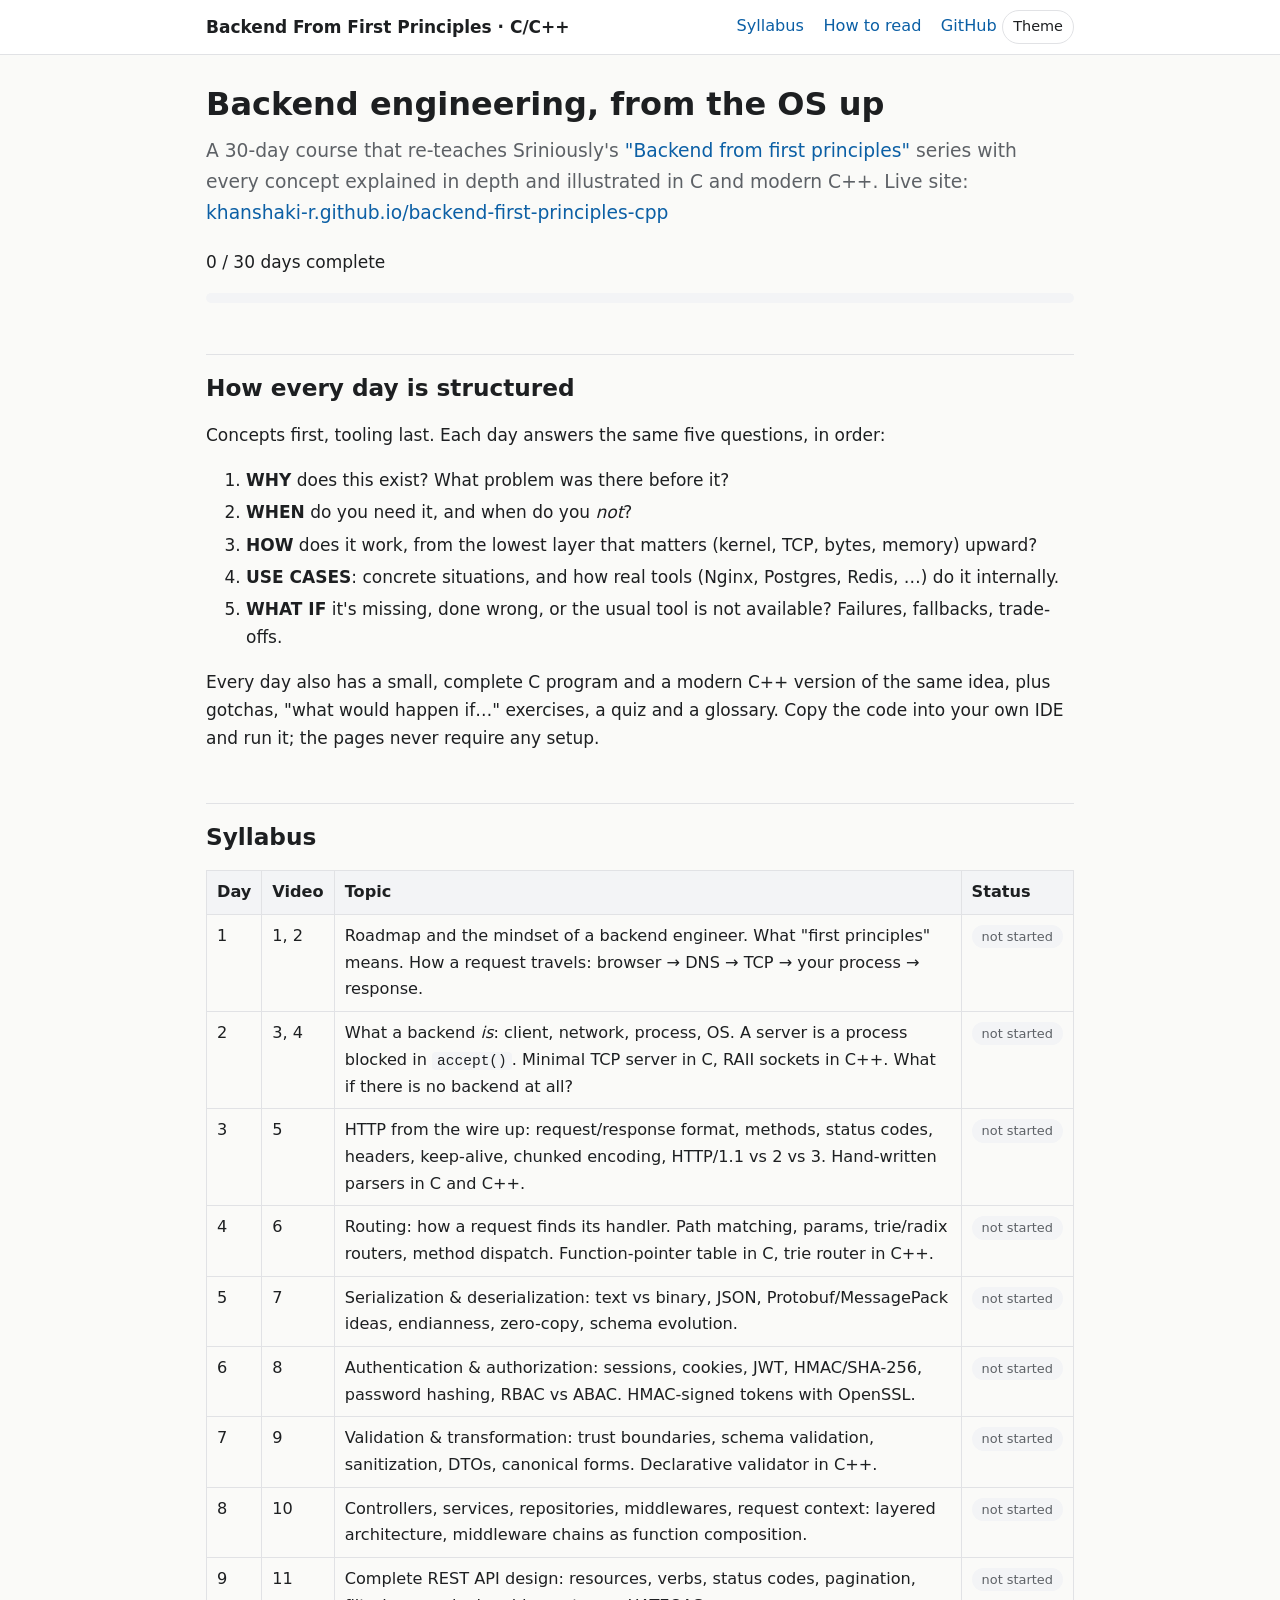
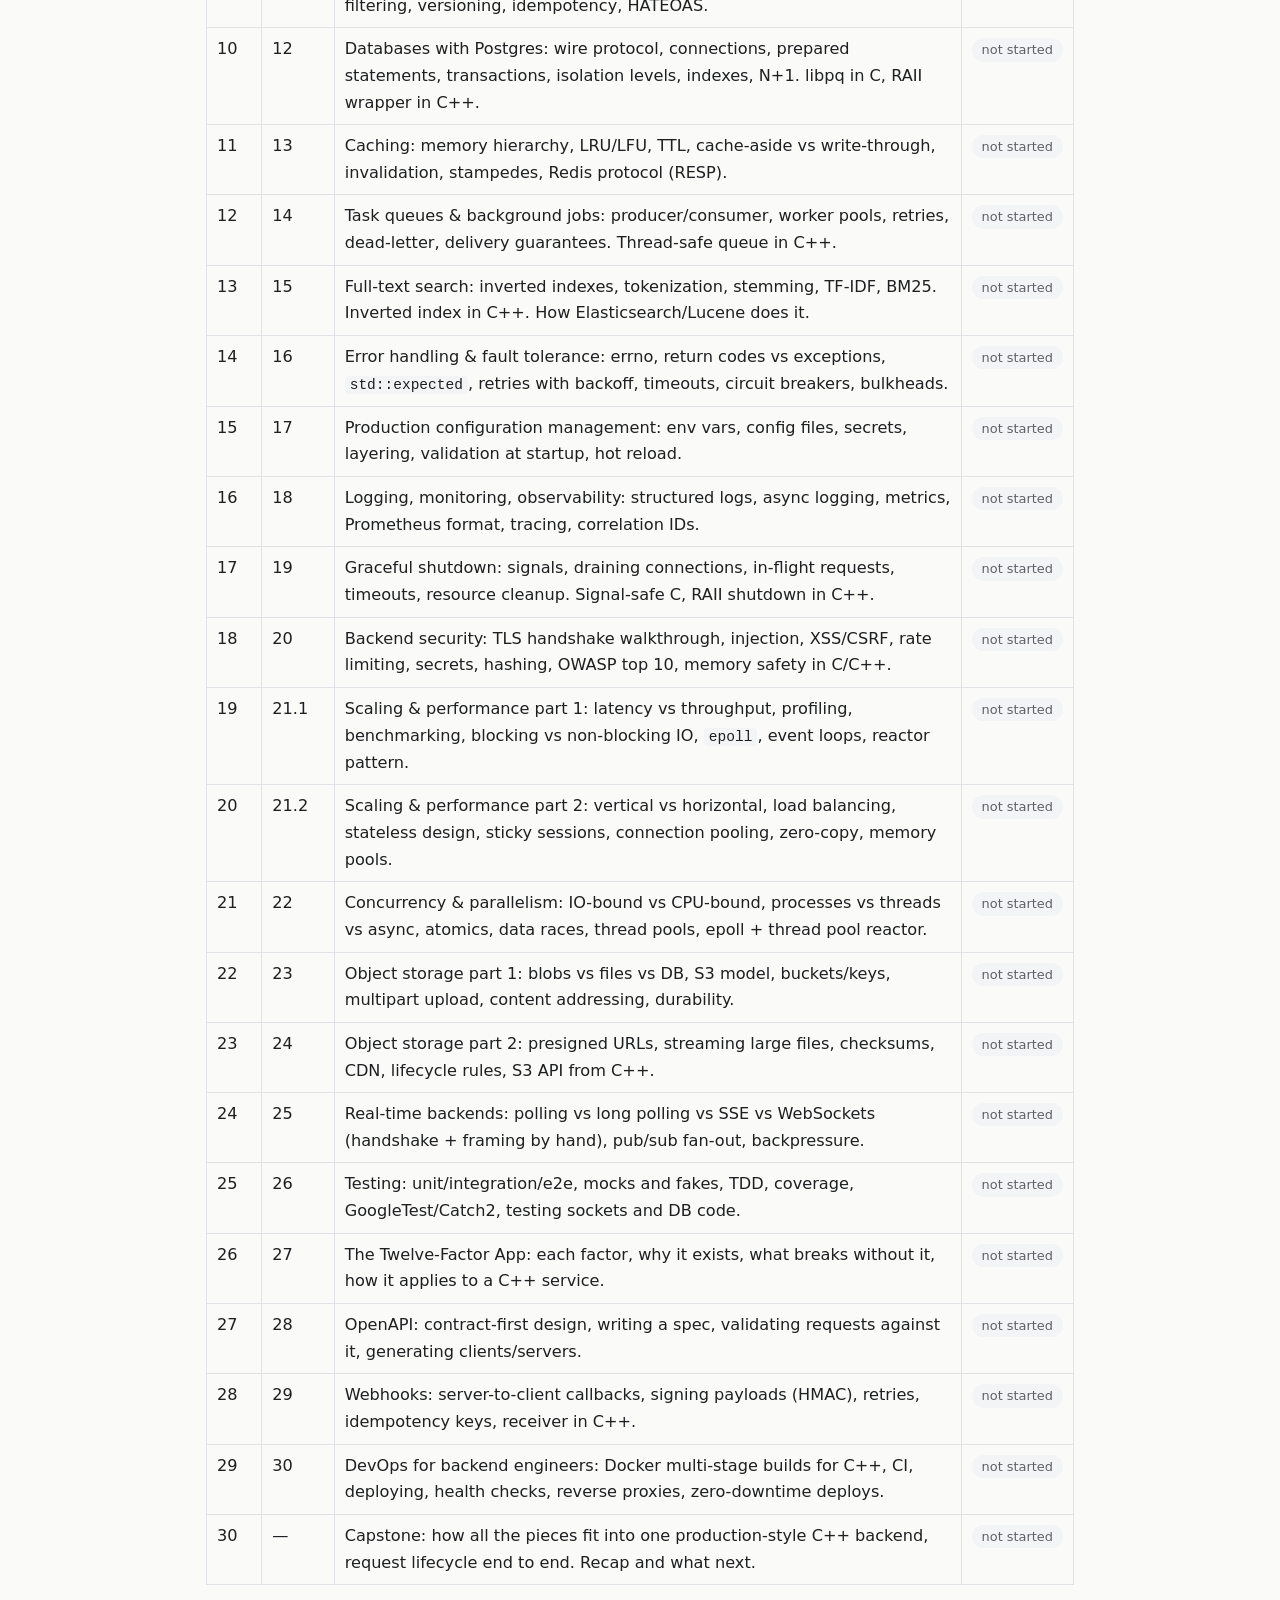
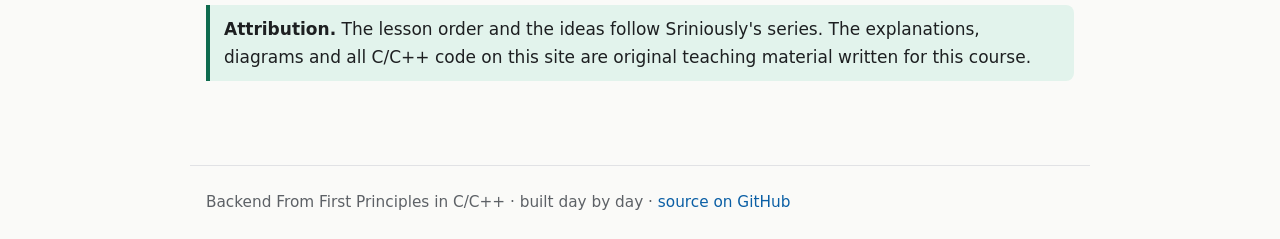
==== docs/index.html @ ca591718 "Session 0: site skeleton, syllabus, template Co-Authored-By: Claude Fable 5.1 <noreply@anthropic.com" ====
<!doctype html>
<html lang="en">
<head>
<meta charset="utf-8">
<meta name="viewport" content="width=device-width, initial-scale=1">
<title>Backend From First Principles in C/C++</title>
<meta name="description" content="A 30-day concept-first backend engineering course, every idea explained from the OS up and illustrated in C and modern C++.">
<link rel="stylesheet" href="assets/style.css">
<script src="assets/site.js" defer></script>
</head>
<body>
<header class="site-header">
  <div class="inner">
    <a class="brand" href="./">Backend From First Principles · C/C++</a>
    <nav>
      <a href="#syllabus">Syllabus</a>
      <a href="#how">How to read</a>
      <a href="https://github.com/khanshaki-r/backend-first-principles-cpp">GitHub</a>
      <button class="theme-toggle" type="button" aria-label="Toggle theme">Theme</button>
    </nav>
  </div>
</header>

<main>
  <h1>Backend engineering, from the OS up</h1>
  <p class="lead">
    A 30-day course that re-teaches Sriniously's
    <a href="https://www.youtube.com/playlist?list=PLui3EUkuMTPgZcV0QhQrOcwMPcBCcd_Q1">"Backend from first principles"</a>
    series with every concept explained in depth and illustrated in C and modern C++.
    Live site: <a href="https://khanshaki-r.github.io/backend-first-principles-cpp/">khanshaki-r.github.io/backend-first-principles-cpp</a>
  </p>

  <p class="progress-label">0 / 30 days complete</p>
  <div class="progress-bar"><div></div></div>

  <h2 id="how">How every day is structured</h2>
  <p>Concepts first, tooling last. Each day answers the same five questions, in order:</p>
  <ol>
    <li><strong>WHY</strong> does this exist? What problem was there before it?</li>
    <li><strong>WHEN</strong> do you need it, and when do you <em>not</em>?</li>
    <li><strong>HOW</strong> does it work, from the lowest layer that matters (kernel, TCP, bytes, memory) upward?</li>
    <li><strong>USE CASES</strong>: concrete situations, and how real tools (Nginx, Postgres, Redis, …) do it internally.</li>
    <li><strong>WHAT IF</strong> it's missing, done wrong, or the usual tool is not available? Failures, fallbacks, trade-offs.</li>
  </ol>
  <p>Every day also has a small, complete C program and a modern C++ version of the same idea, plus
    gotchas, "what would happen if…" exercises, a quiz and a glossary. Copy the code into your own
    IDE and run it; the pages never require any setup.</p>

  <h2 id="syllabus">Syllabus</h2>
  <div class="table-wrap">
  <table class="syllabus">
    <thead>
      <tr><th>Day</th><th>Video</th><th>Topic</th><th>Status</th></tr>
    </thead>
    <tbody>
      <tr><td>1</td><td>1, 2</td><td>Roadmap and the mindset of a backend engineer. What "first principles" means. How a request travels: browser → DNS → TCP → your process → response.</td><td><span class="status" data-status="todo">not started</span></td></tr>
      <tr><td>2</td><td>3, 4</td><td>What a backend <em>is</em>: client, network, process, OS. A server is a process blocked in <code>accept()</code>. Minimal TCP server in C, RAII sockets in C++. What if there is no backend at all?</td><td><span class="status" data-status="todo">not started</span></td></tr>
      <tr><td>3</td><td>5</td><td>HTTP from the wire up: request/response format, methods, status codes, headers, keep-alive, chunked encoding, HTTP/1.1 vs 2 vs 3. Hand-written parsers in C and C++.</td><td><span class="status" data-status="todo">not started</span></td></tr>
      <tr><td>4</td><td>6</td><td>Routing: how a request finds its handler. Path matching, params, trie/radix routers, method dispatch. Function-pointer table in C, trie router in C++.</td><td><span class="status" data-status="todo">not started</span></td></tr>
      <tr><td>5</td><td>7</td><td>Serialization &amp; deserialization: text vs binary, JSON, Protobuf/MessagePack ideas, endianness, zero-copy, schema evolution.</td><td><span class="status" data-status="todo">not started</span></td></tr>
      <tr><td>6</td><td>8</td><td>Authentication &amp; authorization: sessions, cookies, JWT, HMAC/SHA-256, password hashing, RBAC vs ABAC. HMAC-signed tokens with OpenSSL.</td><td><span class="status" data-status="todo">not started</span></td></tr>
      <tr><td>7</td><td>9</td><td>Validation &amp; transformation: trust boundaries, schema validation, sanitization, DTOs, canonical forms. Declarative validator in C++.</td><td><span class="status" data-status="todo">not started</span></td></tr>
      <tr><td>8</td><td>10</td><td>Controllers, services, repositories, middlewares, request context: layered architecture, middleware chains as function composition.</td><td><span class="status" data-status="todo">not started</span></td></tr>
      <tr><td>9</td><td>11</td><td>Complete REST API design: resources, verbs, status codes, pagination, filtering, versioning, idempotency, HATEOAS.</td><td><span class="status" data-status="todo">not started</span></td></tr>
      <tr><td>10</td><td>12</td><td>Databases with Postgres: wire protocol, connections, prepared statements, transactions, isolation levels, indexes, N+1. libpq in C, RAII wrapper in C++.</td><td><span class="status" data-status="todo">not started</span></td></tr>
      <tr><td>11</td><td>13</td><td>Caching: memory hierarchy, LRU/LFU, TTL, cache-aside vs write-through, invalidation, stampedes, Redis protocol (RESP).</td><td><span class="status" data-status="todo">not started</span></td></tr>
      <tr><td>12</td><td>14</td><td>Task queues &amp; background jobs: producer/consumer, worker pools, retries, dead-letter, delivery guarantees. Thread-safe queue in C++.</td><td><span class="status" data-status="todo">not started</span></td></tr>
      <tr><td>13</td><td>15</td><td>Full-text search: inverted indexes, tokenization, stemming, TF-IDF, BM25. Inverted index in C++. How Elasticsearch/Lucene does it.</td><td><span class="status" data-status="todo">not started</span></td></tr>
      <tr><td>14</td><td>16</td><td>Error handling &amp; fault tolerance: errno, return codes vs exceptions, <code>std::expected</code>, retries with backoff, timeouts, circuit breakers, bulkheads.</td><td><span class="status" data-status="todo">not started</span></td></tr>
      <tr><td>15</td><td>17</td><td>Production configuration management: env vars, config files, secrets, layering, validation at startup, hot reload.</td><td><span class="status" data-status="todo">not started</span></td></tr>
      <tr><td>16</td><td>18</td><td>Logging, monitoring, observability: structured logs, async logging, metrics, Prometheus format, tracing, correlation IDs.</td><td><span class="status" data-status="todo">not started</span></td></tr>
      <tr><td>17</td><td>19</td><td>Graceful shutdown: signals, draining connections, in-flight requests, timeouts, resource cleanup. Signal-safe C, RAII shutdown in C++.</td><td><span class="status" data-status="todo">not started</span></td></tr>
      <tr><td>18</td><td>20</td><td>Backend security: TLS handshake walkthrough, injection, XSS/CSRF, rate limiting, secrets, hashing, OWASP top 10, memory safety in C/C++.</td><td><span class="status" data-status="todo">not started</span></td></tr>
      <tr><td>19</td><td>21.1</td><td>Scaling &amp; performance part 1: latency vs throughput, profiling, benchmarking, blocking vs non-blocking IO, <code>epoll</code>, event loops, reactor pattern.</td><td><span class="status" data-status="todo">not started</span></td></tr>
      <tr><td>20</td><td>21.2</td><td>Scaling &amp; performance part 2: vertical vs horizontal, load balancing, stateless design, sticky sessions, connection pooling, zero-copy, memory pools.</td><td><span class="status" data-status="todo">not started</span></td></tr>
      <tr><td>21</td><td>22</td><td>Concurrency &amp; parallelism: IO-bound vs CPU-bound, processes vs threads vs async, atomics, data races, thread pools, epoll + thread pool reactor.</td><td><span class="status" data-status="todo">not started</span></td></tr>
      <tr><td>22</td><td>23</td><td>Object storage part 1: blobs vs files vs DB, S3 model, buckets/keys, multipart upload, content addressing, durability.</td><td><span class="status" data-status="todo">not started</span></td></tr>
      <tr><td>23</td><td>24</td><td>Object storage part 2: presigned URLs, streaming large files, checksums, CDN, lifecycle rules, S3 API from C++.</td><td><span class="status" data-status="todo">not started</span></td></tr>
      <tr><td>24</td><td>25</td><td>Real-time backends: polling vs long polling vs SSE vs WebSockets (handshake + framing by hand), pub/sub fan-out, backpressure.</td><td><span class="status" data-status="todo">not started</span></td></tr>
      <tr><td>25</td><td>26</td><td>Testing: unit/integration/e2e, mocks and fakes, TDD, coverage, GoogleTest/Catch2, testing sockets and DB code.</td><td><span class="status" data-status="todo">not started</span></td></tr>
      <tr><td>26</td><td>27</td><td>The Twelve-Factor App: each factor, why it exists, what breaks without it, how it applies to a C++ service.</td><td><span class="status" data-status="todo">not started</span></td></tr>
      <tr><td>27</td><td>28</td><td>OpenAPI: contract-first design, writing a spec, validating requests against it, generating clients/servers.</td><td><span class="status" data-status="todo">not started</span></td></tr>
      <tr><td>28</td><td>29</td><td>Webhooks: server-to-client callbacks, signing payloads (HMAC), retries, idempotency keys, receiver in C++.</td><td><span class="status" data-status="todo">not started</span></td></tr>
      <tr><td>29</td><td>30</td><td>DevOps for backend engineers: Docker multi-stage builds for C++, CI, deploying, health checks, reverse proxies, zero-downtime deploys.</td><td><span class="status" data-status="todo">not started</span></td></tr>
      <tr><td>30</td><td>—</td><td>Capstone: how all the pieces fit into one production-style C++ backend, request lifecycle end to end. Recap and what next.</td><td><span class="status" data-status="todo">not started</span></td></tr>
    </tbody>
  </table>
  </div>

  <div class="note">
    <p><strong>Attribution.</strong> The lesson order and the ideas follow Sriniously's series.
    The explanations, diagrams and all C/C++ code on this site are original teaching material
    written for this course.</p>
  </div>
</main>

<footer>
  Backend From First Principles in C/C++ · built day by day · <a href="https://github.com/khanshaki-r/backend-first-principles-cpp">source on GitHub</a>
</footer>
</body>
</html>
---- docs/assets/style.css ----
/* Backend From First Principles (C/C++) — shared stylesheet
   One file for every page. Light + dark via prefers-color-scheme, with
   an optional manual override: <html data-theme="light|dark">. */

:root {
  --bg: #fafaf8;
  --bg-elev: #ffffff;
  --fg: #1d1f21;
  --fg-muted: #5d6166;
  --accent: #0f6b4f;
  --accent-soft: #e2f3ec;
  --warn: #9a4f00;
  --warn-soft: #fff1e0;
  --danger: #a3262b;
  --danger-soft: #fde9ea;
  --border: #e1e2e5;
  --code-bg: #f3f4f6;
  --link: #0b5fa5;
  --shadow: 0 1px 2px rgba(0,0,0,.06);
  --radius: 8px;
  --font: ui-sans-serif, system-ui, -apple-system, "Segoe UI", Roboto, sans-serif;
  --mono: ui-monospace, SFMono-Regular, Consolas, "Liberation Mono", Menlo, monospace;
}

@media (prefers-color-scheme: dark) {
  :root:not([data-theme="light"]) {
    --bg: #121416;
    --bg-elev: #1a1d20;
    --fg: #e6e7e9;
    --fg-muted: #9aa0a6;
    --accent: #5fcf9d;
    --accent-soft: #15302a;
    --warn: #f0a44a;
    --warn-soft: #33240f;
    --danger: #f08a8e;
    --danger-soft: #3a1b1d;
    --border: #2b2f33;
    --code-bg: #1f2327;
    --link: #7cb7ff;
    --shadow: 0 1px 2px rgba(0,0,0,.4);
  }
}
:root[data-theme="dark"] {
  --bg: #121416;
  --bg-elev: #1a1d20;
  --fg: #e6e7e9;
  --fg-muted: #9aa0a6;
  --accent: #5fcf9d;
  --accent-soft: #15302a;
  --warn: #f0a44a;
  --warn-soft: #33240f;
  --danger: #f08a8e;
  --danger-soft: #3a1b1d;
  --border: #2b2f33;
  --code-bg: #1f2327;
  --link: #7cb7ff;
  --shadow: 0 1px 2px rgba(0,0,0,.4);
}

* { box-sizing: border-box; }
html { scroll-behavior: smooth; }
body {
  margin: 0;
  background: var(--bg);
  color: var(--fg);
  font-family: var(--font);
  font-size: 17px;
  line-height: 1.65;
}
a { color: var(--link); text-decoration: none; }
a:hover { text-decoration: underline; }

/* Layout */
.site-header {
  border-bottom: 1px solid var(--border);
  background: var(--bg-elev);
  position: sticky; top: 0; z-index: 10;
}
.site-header .inner {
  max-width: 900px; margin: 0 auto; padding: 10px 16px;
  display: flex; align-items: center; justify-content: space-between; gap: 12px;
}
.site-header .brand { font-weight: 700; color: var(--fg); }
.site-header nav a { margin-left: 14px; font-size: .95em; }
.theme-toggle {
  border: 1px solid var(--border); background: transparent; color: var(--fg);
  border-radius: 999px; padding: 4px 10px; cursor: pointer; font: inherit; font-size: .85em;
}
main { max-width: 900px; margin: 0 auto; padding: 24px 16px 64px; }
footer { max-width: 900px; margin: 0 auto; padding: 24px 16px; color: var(--fg-muted); font-size: .9em; border-top: 1px solid var(--border); }

/* Typography */
h1 { font-size: 2rem; line-height: 1.2; margin: .2em 0 .4em; }
h2 { font-size: 1.45rem; margin: 2.2em 0 .6em; padding-top: .6em; border-top: 1px solid var(--border); }
h3 { font-size: 1.15rem; margin: 1.6em 0 .5em; }
p, ul, ol { margin: 0 0 1em; }
li { margin: .25em 0; }
.lead { font-size: 1.1em; color: var(--fg-muted); }
.day-meta { color: var(--fg-muted); font-size: .95em; margin-bottom: 1.5em; }
.day-meta .tag {
  display: inline-block; background: var(--accent-soft); color: var(--accent);
  border-radius: 999px; padding: 1px 10px; font-size: .85em; margin-right: 6px;
}

/* Section numbering helper (the five questions) */
.q-why::before, .q-when::before, .q-how::before, .q-use::before, .q-whatif::before {
  display: inline-block; font-size: .7em; font-weight: 700; letter-spacing: .06em;
  padding: 2px 8px; border-radius: 4px; margin-right: 10px; vertical-align: middle;
  background: var(--accent-soft); color: var(--accent);
}
.q-why::before { content: "WHY"; }
.q-when::before { content: "WHEN"; }
.q-how::before { content: "HOW"; }
.q-use::before { content: "USE CASES"; }
.q-whatif::before { content: "WHAT IF"; background: var(--warn-soft); color: var(--warn); }

/* Code */
code { font-family: var(--mono); font-size: .9em; background: var(--code-bg); padding: 1px 5px; border-radius: 4px; }
pre {
  position: relative; background: var(--code-bg); border: 1px solid var(--border);
  border-radius: var(--radius); padding: 14px 16px; overflow-x: auto; margin: 0 0 1.2em;
  font-size: .88em; line-height: 1.5;
}
pre code { background: none; padding: 0; font-size: 1em; }
pre.diagram { font-family: var(--mono); white-space: pre; }
.code-head {
  display: flex; justify-content: space-between; align-items: center;
  font-family: var(--mono); font-size: .8em; color: var(--fg-muted);
  margin: 0 0 -1.2em; padding: 6px 12px; border: 1px solid var(--border); border-bottom: 0;
  border-radius: var(--radius) var(--radius) 0 0; background: var(--bg-elev);
}
.code-head + pre { border-top-left-radius: 0; border-top-right-radius: 0; margin-top: 1.2em; }
.copy-btn {
  position: absolute; top: 8px; right: 8px; border: 1px solid var(--border);
  background: var(--bg-elev); color: var(--fg-muted); border-radius: 6px;
  padding: 2px 8px; font-size: .75em; cursor: pointer; font-family: var(--font);
}
.copy-btn:hover { color: var(--fg); }

/* Callouts */
.note, .warn, .danger {
  border-left: 4px solid var(--accent); background: var(--accent-soft);
  padding: 10px 14px; border-radius: 0 var(--radius) var(--radius) 0; margin: 0 0 1.2em;
}
.warn { border-color: var(--warn); background: var(--warn-soft); }
.danger { border-color: var(--danger); background: var(--danger-soft); }
.note > :last-child, .warn > :last-child, .danger > :last-child { margin-bottom: 0; }

/* Collapsibles (exercises, quiz answers) */
details {
  border: 1px solid var(--border); border-radius: var(--radius);
  padding: 10px 14px; margin: 0 0 .8em; background: var(--bg-elev);
}
summary { cursor: pointer; font-weight: 600; }
details[open] summary { margin-bottom: .6em; }

/* Tables */
table { border-collapse: collapse; width: 100%; margin: 0 0 1.2em; font-size: .95em; }
th, td { border: 1px solid var(--border); padding: 8px 10px; text-align: left; vertical-align: top; }
th { background: var(--code-bg); }
.table-wrap { overflow-x: auto; }

/* Syllabus (index page) */
.status { display: inline-block; border-radius: 999px; padding: 1px 10px; font-size: .8em; white-space: nowrap; }
.status[data-status="done"] { background: var(--accent-soft); color: var(--accent); }
.status[data-status="todo"] { background: var(--code-bg); color: var(--fg-muted); }
.progress-bar { height: 10px; background: var(--code-bg); border-radius: 999px; overflow: hidden; margin: .4em 0 1.4em; }
.progress-bar > div { height: 100%; background: var(--accent); width: 0; transition: width .4s; }

/* Day nav */
.day-nav {
  display: flex; justify-content: space-between; gap: 12px; margin-top: 3em;
  padding-top: 1em; border-top: 1px solid var(--border);
}
.day-nav a { padding: 8px 14px; border: 1px solid var(--border); border-radius: var(--radius); background: var(--bg-elev); }
.day-nav a[aria-disabled="true"] { opacity: .4; pointer-events: none; }

/* Glossary */
.glossary td:first-child { font-weight: 600; white-space: nowrap; }

@media (max-width: 600px) {
  body { font-size: 16px; }
  h1 { font-size: 1.6rem; }
  .site-header nav a { margin-left: 10px; }
}
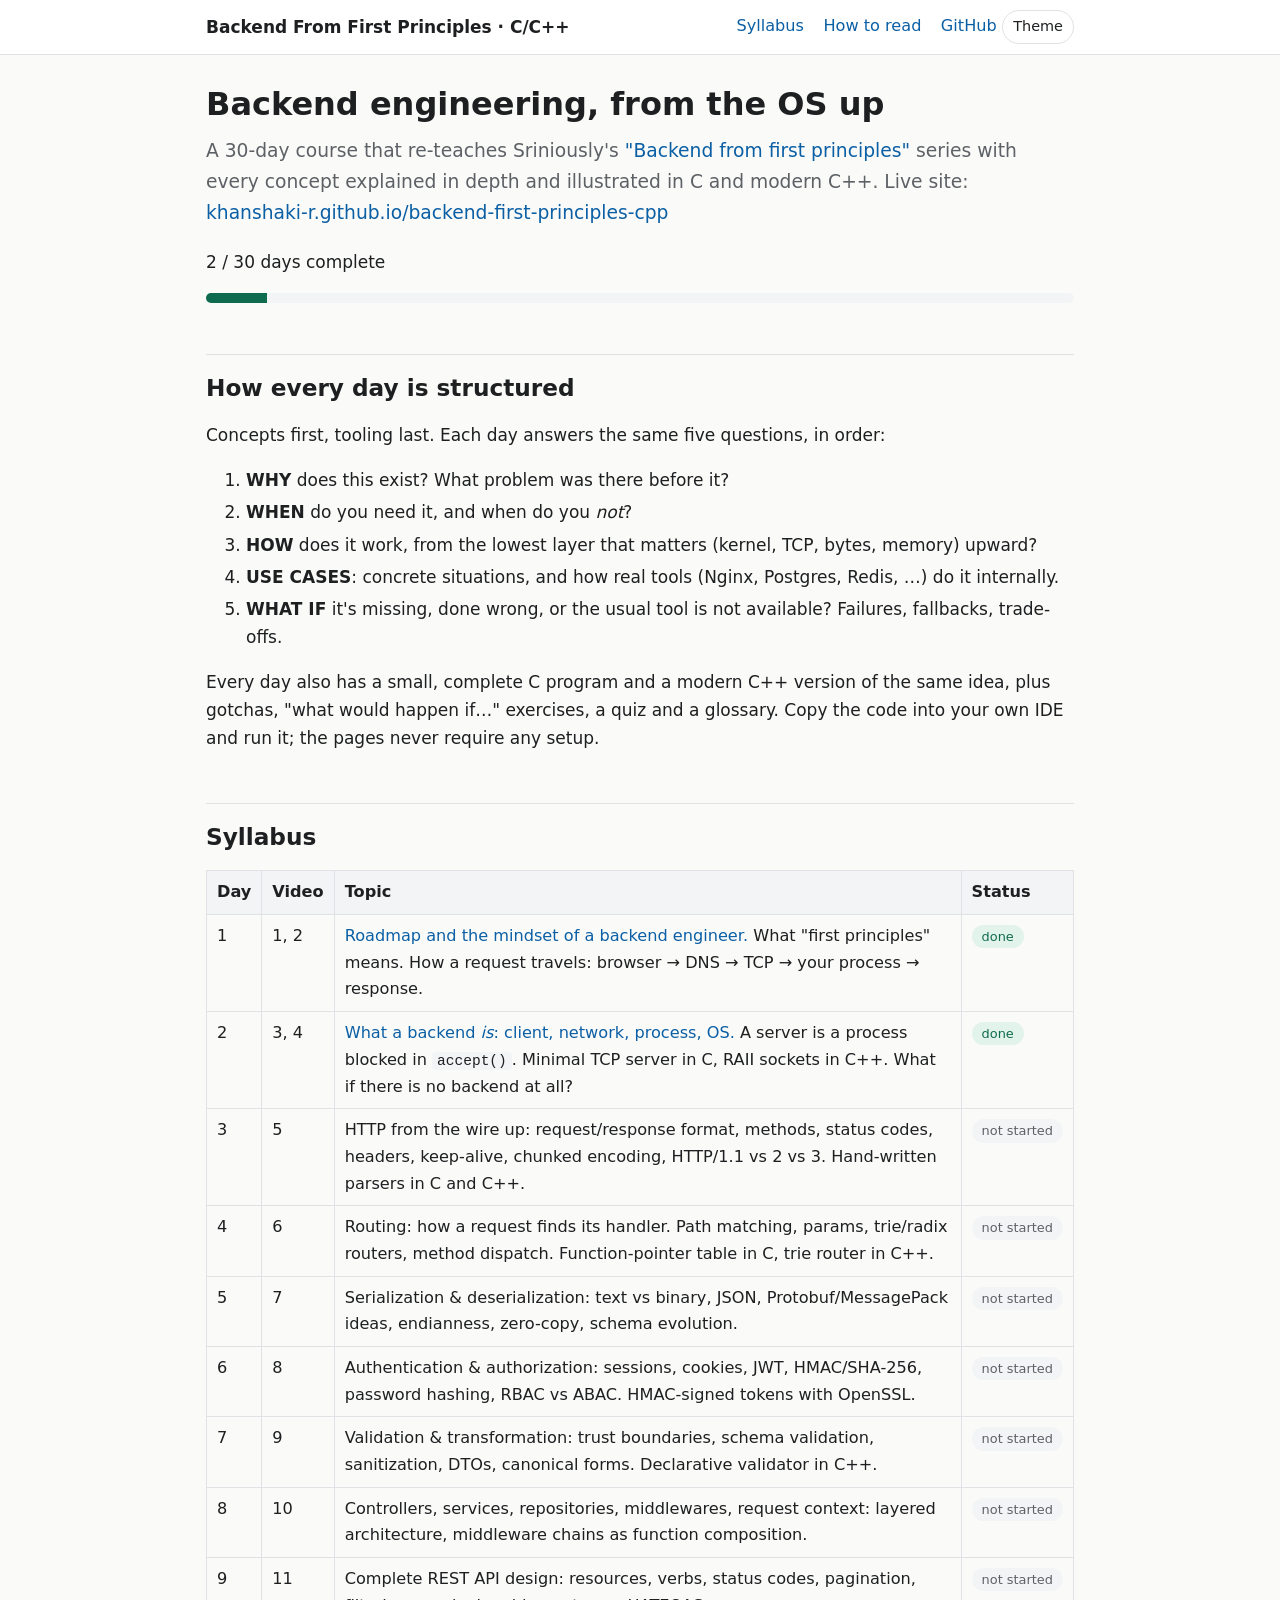
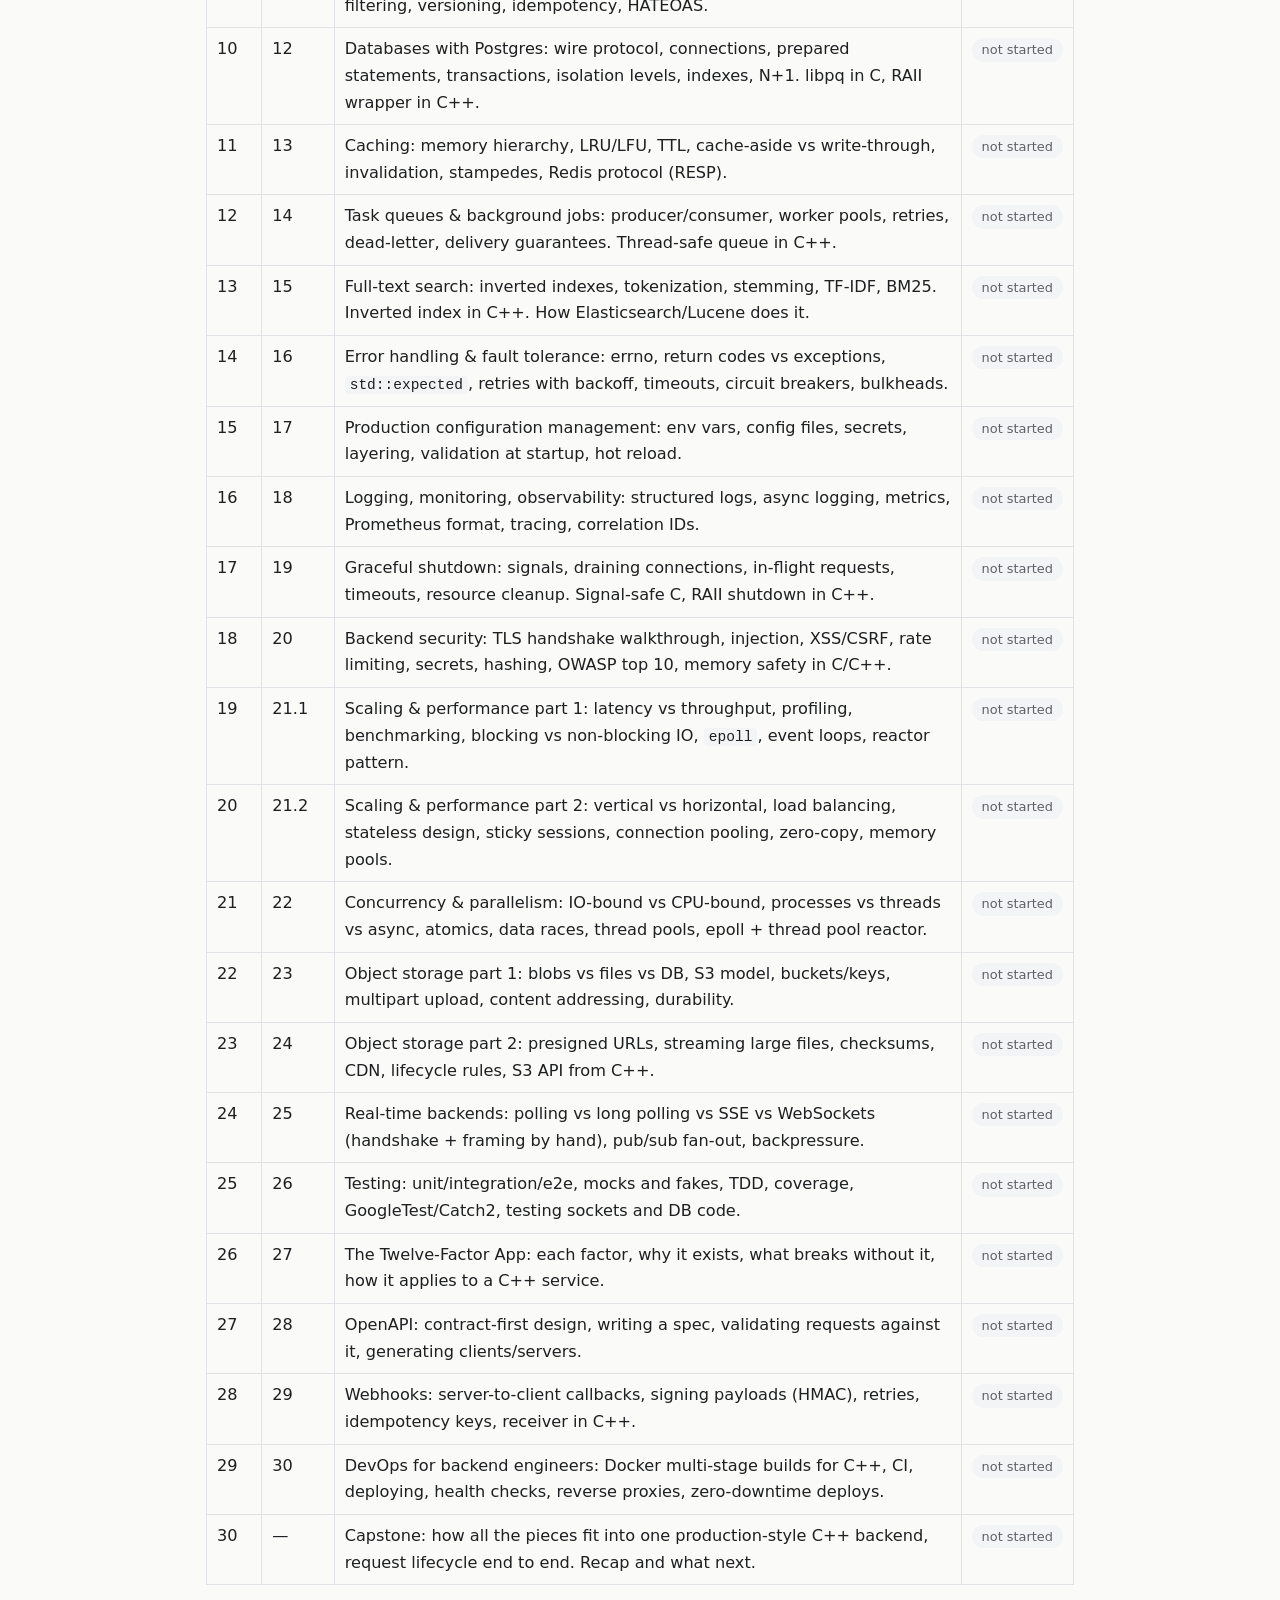
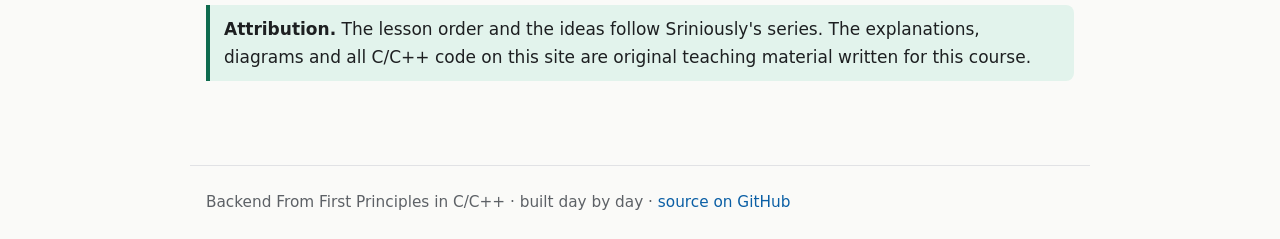
==== commit 8c269cf4: "Day 01-02: Roadmap and journey of a request / What a backend is Co-Authored-By: Claude Fable 5.1 <no" ====
--- a/docs/index.html
+++ b/docs/index.html
@@ -53,8 +53,8 @@
       <tr><th>Day</th><th>Video</th><th>Topic</th><th>Status</th></tr>
     </thead>
     <tbody>
-      <tr><td>1</td><td>1, 2</td><td>Roadmap and the mindset of a backend engineer. What "first principles" means. How a request travels: browser → DNS → TCP → your process → response.</td><td><span class="status" data-status="todo">not started</span></td></tr>
-      <tr><td>2</td><td>3, 4</td><td>What a backend <em>is</em>: client, network, process, OS. A server is a process blocked in <code>accept()</code>. Minimal TCP server in C, RAII sockets in C++. What if there is no backend at all?</td><td><span class="status" data-status="todo">not started</span></td></tr>
+      <tr><td>1</td><td>1, 2</td><td><a href="days/day01.html">Roadmap and the mindset of a backend engineer.</a> What "first principles" means. How a request travels: browser → DNS → TCP → your process → response.</td><td><span class="status" data-status="done">done</span></td></tr>
+      <tr><td>2</td><td>3, 4</td><td><a href="days/day02.html">What a backend <em>is</em>: client, network, process, OS.</a> A server is a process blocked in <code>accept()</code>. Minimal TCP server in C, RAII sockets in C++. What if there is no backend at all?</td><td><span class="status" data-status="done">done</span></td></tr>
       <tr><td>3</td><td>5</td><td>HTTP from the wire up: request/response format, methods, status codes, headers, keep-alive, chunked encoding, HTTP/1.1 vs 2 vs 3. Hand-written parsers in C and C++.</td><td><span class="status" data-status="todo">not started</span></td></tr>
       <tr><td>4</td><td>6</td><td>Routing: how a request finds its handler. Path matching, params, trie/radix routers, method dispatch. Function-pointer table in C, trie router in C++.</td><td><span class="status" data-status="todo">not started</span></td></tr>
       <tr><td>5</td><td>7</td><td>Serialization &amp; deserialization: text vs binary, JSON, Protobuf/MessagePack ideas, endianness, zero-copy, schema evolution.</td><td><span class="status" data-status="todo">not started</span></td></tr>
